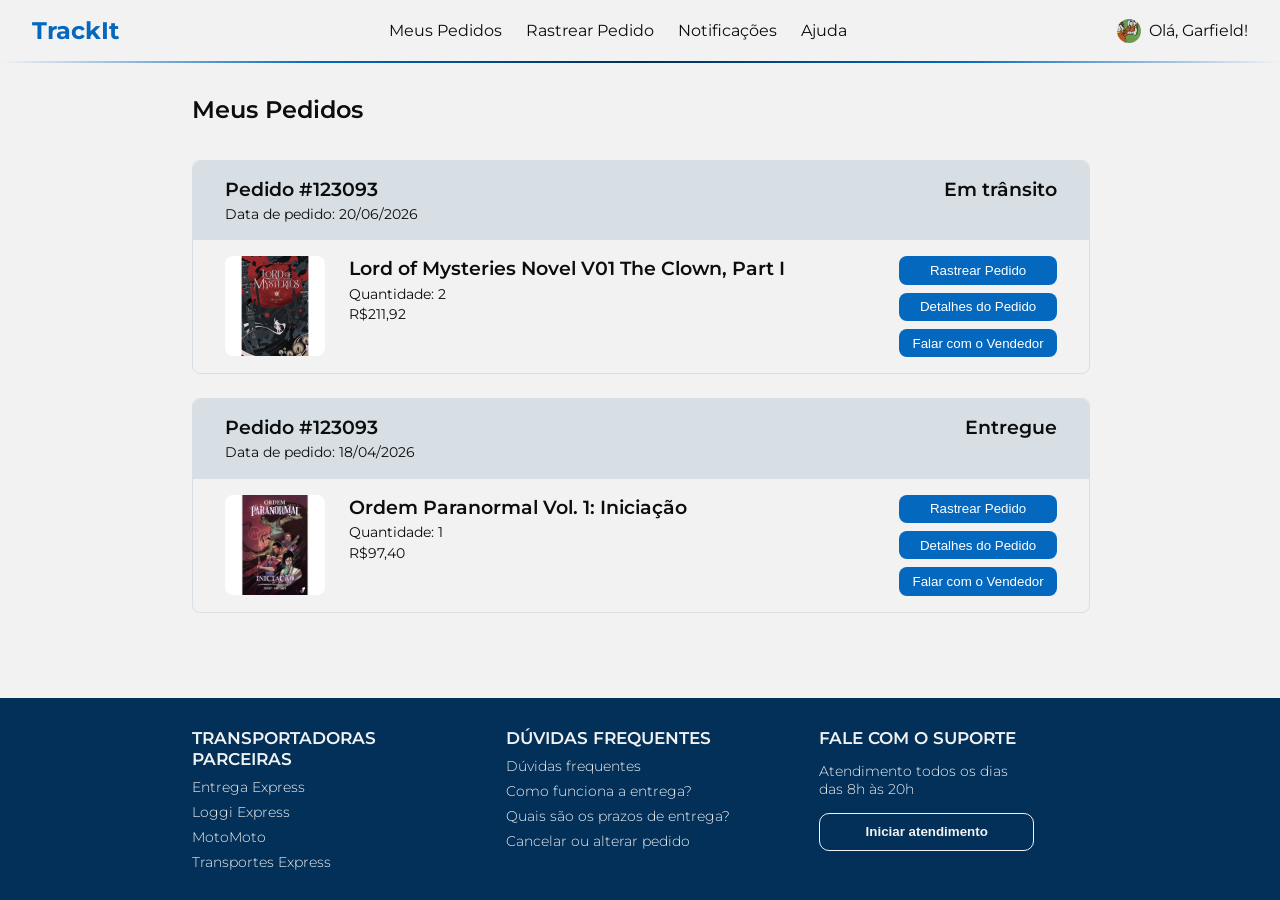
==== index.html @ 718200f4 "feat: Upload do projeto" ====
<!DOCTYPE html>
<html lang="en">
<head>
    <meta charset="UTF-8">
    <meta name="viewport" content="width=device-width, initial-scale=1.0">
    <title>TrackIt</title>

    <!-- Google Fonts  -->
    <link rel="preconnect" href="https://fonts.googleapis.com">
    <link rel="preconnect" href="https://fonts.gstatic.com" crossorigin>
    <link href="https://fonts.googleapis.com/css2?family=Montserrat:ital,wght@0,100..900;1,100..900&display=swap" rel="stylesheet">
        
    <!-- CSS -->
    <link rel="stylesheet" href="css/style.css">
</head>

<body>
    <!--Barra de navegação-->
    <header>
        <nav>
            <a href="index.html" id="logo">TrackIt</a>
            <ul class="menu">
                <li><a href="index.html">Meus Pedidos</a></li>
                <li><a href="rastrearPedidos.html">Rastrear Pedido</a></li>
                <li><a href="notificacoes.html">Notificações</a></li>
                <li><a href="ajuda.html">Ajuda</a></li>
            </ul>
            <a href="perfil.html" id="perfil"><img src="imgs/perfil.jpg" alt="Perfil">Olá, Garfield!</a>
        </nav>
    </header>
    
    <!--Conteúdo da página-->
    <main>
        <h2>Meus Pedidos</h2>
        <section class="pedidos">
    
        <!--Card de pedidos-->
        <div class="pedido">
            <div class="pedido-info">
                <div>
                    <h3>Pedido #123093</h3>
                    <p>Data de pedido: 20/06/2026</p>
                </div>
                <h3>Em trânsito</h3>
            </div>

            <div class="pedido-container">
                <div class="pedido-itens">
                    <div class="item">
                        <img src="imgs/lotm.jpg" alt="Novel Lord of Mysteries">
                        <div class="item-info">
                            <h4>Lord of Mysteries Novel V01 The Clown, Part I</h4>
                            <p>Quantidade: 2</p>
                            <p>R$211,92</p>
                        </div>
                    </div>
                </div>

                <div class="pedido-acao">
                    <button class="btn-pedido"><a href="rastrearPedidos.html">Rastrear Pedido</a></button>
                    <button class="btn-pedido"><a href="detalhesPedido.html">Detalhes do Pedido</a></button>
                    <button class="btn-pedido"><a href="falarVendedor.html">Falar com o Vendedor</a></button>
                </div>   
            </div>
        </div>

                <!--Card de pedidos-->
        <div class="pedido">
            <div class="pedido-info">
                <div>
                    <h3>Pedido #123093</h3>
                    <p>Data de pedido: 18/04/2026</p>
                </div>
                <h3>Entregue</h3>
            </div>

            <div class="pedido-container">
                <div class="pedido-itens">
                    <div class="item">
                        <img src="imgs/iniciacao.jpg" alt="HQ Iniciação">
                        <div class="item-info">
                            <h4>Ordem Paranormal Vol. 1: Iniciação</h4>
                            <p>Quantidade: 1</p>
                            <p>R$97,40</p>
                        </div>
                    </div>
                </div>

                <div class="pedido-acao">
                    <button class="btn-pedido"><a href="rastrearPedidos.html">Rastrear Pedido</a></button>
                    <button class="btn-pedido"><a href="detalhesPedido.html">Detalhes do Pedido</a></button>
                    <button class="btn-pedido"><a href="falarVendedor.html">Falar com o Vendedor</a></button>
                </div>   
            </div>
        </div>
    </main>

    <!--Rodapé-->
    <footer>
        <div class="transportadora">
            <h3>Transportadoras parceiras</h3>
            <ul>
                <li><a href="#">Entrega Express</a></li>
                <li><a href="#">Loggi Express</a></li>
                <li><a href="#">MotoMoto</a></li>
                <li><a href="#">Transportes Express</a></li>
            </ul>
            
        </div>
        <div class="duvidas-frequentes">
            <h3>Dúvidas Frequentes</h3>
            <ul>
                <li><a href="#">Dúvidas frequentes</a></li>
                <li><a href="#">Como funciona a entrega?</a></li>
                <li><a href="#">Quais são os prazos de entrega?</a></li>
                <li><a href="#">Cancelar ou alterar pedido</a></li>
            </ul>
        </div>
        <div class="contato">
            <h3>Fale com o suporte</h3>
            <p>Atendimento todos os dias<br>das 8h às 20h</p>

            <button class="btn-contato">Iniciar atendimento</button>
        </div>
    </footer>

</body>
</html>
---- css/style.css ----
@import url("./header.css");
@import url("./footer.css");
@import url("./meusPedidos.css");

:root{
    --text-color: #0D0D0D;
    --background-color: #F2F2F2;
    --primary-color: #0468BF;
    --secondary-color: #023059;
    --tertiary-color: rgba(185, 201, 211, 0.486);
}

html, body{
    margin: 0;
    padding: 0;
    font-family: 'Montserrat', sans-serif;
    color: var(--text-color);
    background-color: var(--background-color);
    height: 100%;
}

h1,
h2,
h3,
h4,
h5,
h6 {
    margin: 0;
    padding: 0;
    font-size: inherit;
    font-weight: inherit;
    line-height: inherit;
}

a, a:link, a:visited{
    color: inherit;
    text-decoration: none;
}

a:focus-visible{
    outline: 2px dashed var(--primary-color);
    outline-offset: 3px;
}

ul, ol{
    list-style: none;
    margin: 0;
    padding: 0;
}

body{
    display: flex;
    flex-direction: column;
    min-height: 100vh;
}

main{
    flex: 1;
}

main, footer{
    padding: 2em 15%;
}
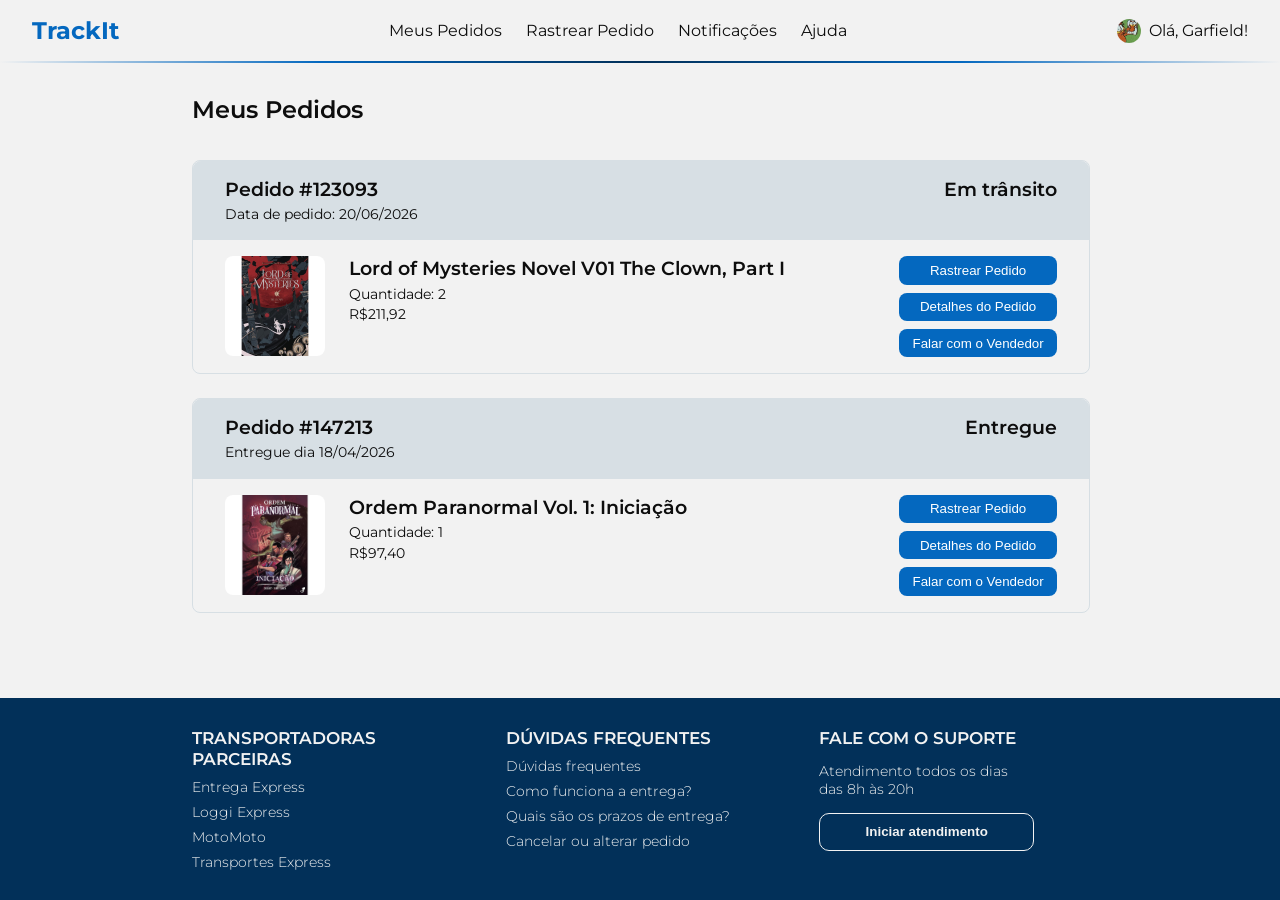
==== commit a4a2409a: "Criação da pagina de rastreio" ====
--- a/index.html
+++ b/index.html
@@ -64,12 +64,12 @@
             </div>
         </div>
 
-                <!--Card de pedidos-->
+        <!--Card de pedidos-->
         <div class="pedido">
             <div class="pedido-info">
                 <div>
-                    <h3>Pedido #123093</h3>
-                    <p>Data de pedido: 18/04/2026</p>
+                    <h3>Pedido #147213</h3>
+                    <p>Entregue dia 18/04/2026</p>
                 </div>
                 <h3>Entregue</h3>
             </div>
--- a/css/style.css
+++ b/css/style.css
@@ -1,6 +1,7 @@
 @import url("./header.css");
 @import url("./footer.css");
 @import url("./meusPedidos.css");
+@import url("./rastrearPedidos.css");
 
 :root{
     --text-color: #0D0D0D;
